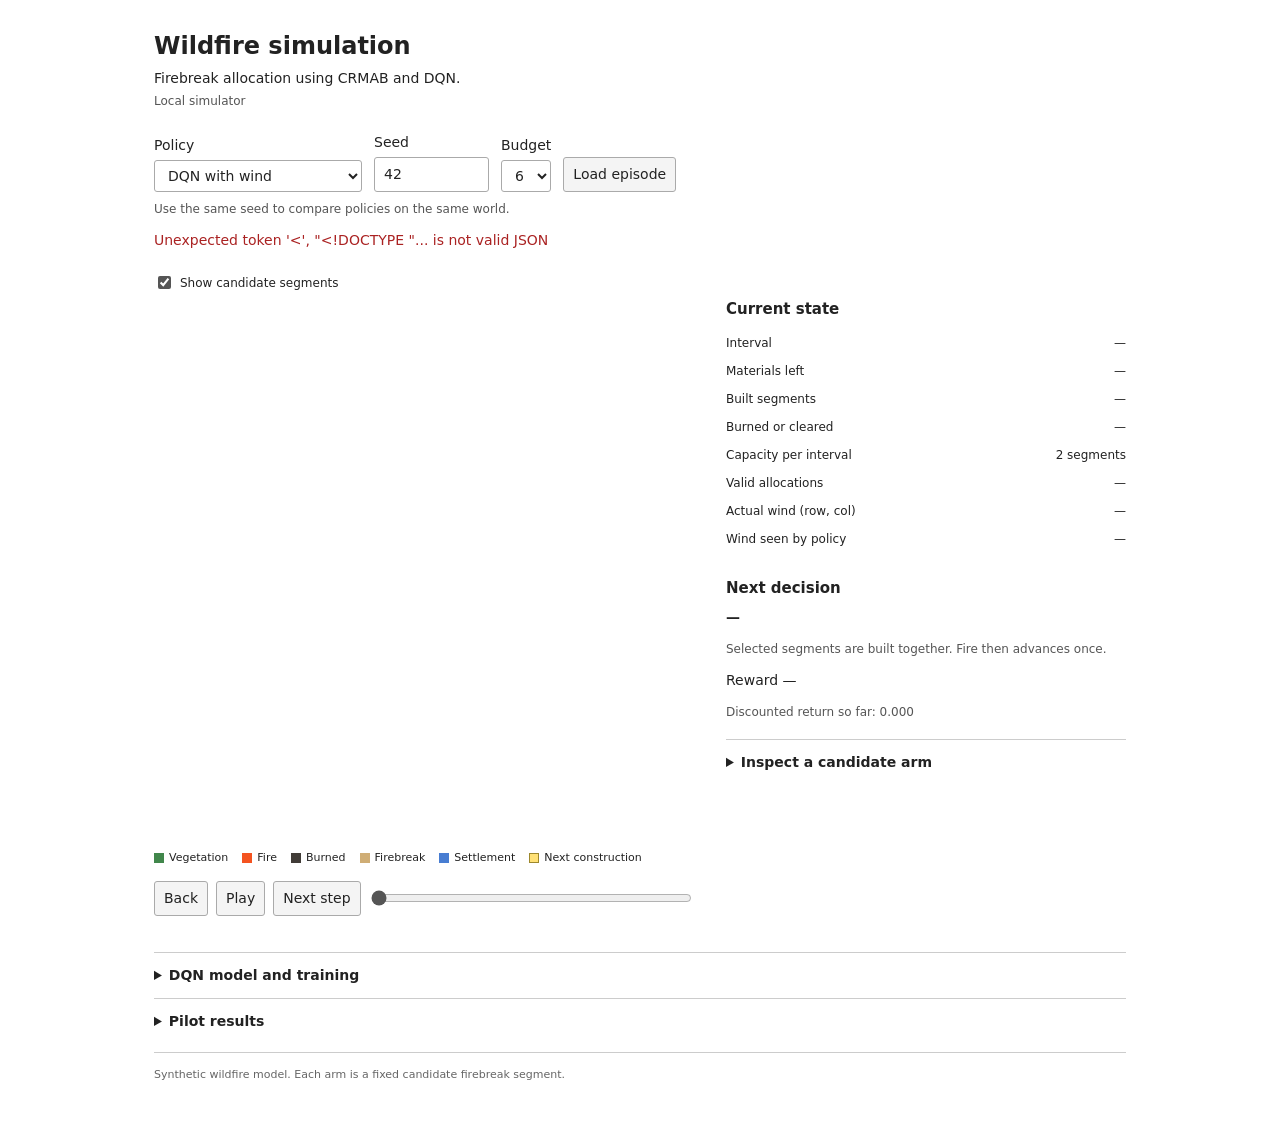
==== demo/static/index.html @ 1496894a "initial commit" ====
<!doctype html>
<html lang="en">
<head>
  <meta charset="UTF-8">
  <meta name="viewport" content="width=device-width, initial-scale=1">
  <title>Wildfire simulation</title>
  <link rel="stylesheet" href="styles.css">
</head>
<body>
<main>
  <header>
    <h1>Wildfire simulation</h1>
    <p>Firebreak allocation using CRMAB and DQN.</p>
    <p id="mode" class="small">Local simulator</p>
  </header>

  <div class="controls">
    <label>Policy
      <select id="policy">
        <option value="dqn">DQN with wind</option>
        <option value="dqn_no_wind">DQN without wind input</option>
        <option value="wind_heuristic">Wind heuristic</option>
        <option value="greedy">Near-fire heuristic</option>
        <option value="random">Random placement</option>
        <option value="no_intervention">No construction</option>
      </select>
    </label>
    <label>Seed <input id="seed" type="number" min="0" max="2147483647" value="42"></label>
    <label>Budget
      <select id="budget"><option>0</option><option>2</option><option>4</option><option selected>6</option></select>
    </label>
    <button id="reset">Load episode</button>
  </div>
  <p id="scenario-note" class="small">Use the same seed to compare policies on the same world.</p>
  <p id="error" role="alert" hidden></p>

  <div class="simulation">
    <div class="board">
      <label class="check"><input id="candidates" type="checkbox" checked> Show candidate segments</label>
      <canvas id="grid" width="600" height="600" aria-label="Wildfire grid and candidate firebreak segments"></canvas>
      <div class="legend">
        <span><i class="fuel"></i>Vegetation</span><span><i class="fire"></i>Fire</span>
        <span><i class="burned"></i>Burned</span><span><i class="break"></i>Firebreak</span>
        <span><i class="asset"></i>Settlement</span><span><i class="next"></i>Next construction</span>
      </div>
      <div class="playback">
        <button id="back">Back</button><button id="play">Play</button><button id="step">Next step</button>
        <input id="timeline" type="range" min="0" max="1" value="0" aria-label="Physical interval">
      </div>
      <p id="ending" class="small"></p>
    </div>

    <aside>
      <h2>Current state</h2>
      <div class="fact"><span>Interval</span><b id="tick">—</b></div>
      <div class="fact"><span>Materials left</span><b id="materials">—</b></div>
      <div class="fact"><span>Built segments</span><b id="built">—</b></div>
      <div class="fact"><span>Burned or cleared</span><b id="affected">—</b></div>
      <div class="fact"><span>Capacity per interval</span><b>2 segments</b></div>
      <div class="fact"><span>Valid allocations</span><b id="feasible">—</b></div>
      <div class="fact"><span>Actual wind (row, col)</span><b id="actual-wind">—</b></div>
      <div class="fact"><span>Wind seen by policy</span><b id="observed-wind">—</b></div>

      <h2 class="spaced">Next decision</h2>
      <p id="allocation">—</p>
      <p id="action-detail" class="small"></p>
      <p class="small">Selected segments are built together. Fire then advances once.</p>
      <p id="reward">Reward —</p>
      <p id="transition-text" class="small"></p>
      <p class="small">Discounted return so far: <span id="return">0.000</span></p>

      <details id="arm-details">
        <summary>Inspect a candidate arm</summary>
        <label>Candidate <select id="arm" aria-label="Arm to inspect"></select></label>
        <div id="arm-state"></div>
      </details>
    </aside>
  </div>

  <details id="model">
    <summary>DQN model and training</summary>
    <p>The network receives six grid layers, ten features for each of the 18 arms,
       and four context values: wind, remaining budget and time.</p>
    <p>The map passes through two convolution layers. Arm features pass through a
       dense layer. These are combined to produce 163 Q-values—one per complete
       allocation. Invalid allocations are masked before choosing the highest value.</p>
    <p id="parameters" class="small"></p>
    <h2>Current allocation values</h2>
    <p id="q-note" class="small"></p>
    <table>
      <thead><tr><th>Selected arms</th><th>Q-value</th></tr></thead>
      <tbody id="q-values"></tbody>
    </table>
    <p id="checkpoint" class="small mono"></p>
    <details><summary>PyTorch architecture</summary><pre id="architecture"></pre></details>
    <h2 class="spaced">How it learned</h2>
    <ol>
      <li>Try feasible allocations in training episodes, using epsilon-greedy exploration.</li>
      <li>Store the observation, action, reward and next observation in replay memory.</li>
      <li>Sample past experiences and update the network towards a masked Bellman target.</li>
      <li>Periodically copy online weights to the target network; evaluate on separate validation worlds.</li>
    </ol>
    <p><code>target = reward + gamma × best feasible next Q</code></p>
    <p>At the episode boundary, the target is just the reward. New burning, clearing,
       and settlement damage are penalized. Materials and capacity are hard constraints.</p>
    <p>This demo uses saved weights. Playback does not train the network.</p>
    <p class="small">Firebreaks affect neighbouring arms, so this is a spatially coupled
       CRMAB extension. It does not assume independent arms or inherit indexability guarantees.</p>
  </details>

  <details id="results">
    <summary>Pilot results</summary>
    <p id="result-status"></p>
    <div class="table-scroll">
      <table id="comparison">
        <thead><tr><th>Policy</th><th>Return [95% interval]</th><th>Burned or cleared</th><th>Asset survival</th></tr></thead>
        <tbody></tbody>
      </table>
    </div>
    <p>Both DQNs face the same wind-driven simulator. The unaware model receives
       zero in the explicit wind inputs. The pilot's heuristics outperformed DQN;
       the advantage of providing wind observations was not clearly established.</p>
    <h2>Validation during training</h2>
    <p class="small">Green: DQN with wind. Orange: DQN without wind input.
       One line per training seed. Higher return is better.</p>
    <canvas id="learning" width="1000" height="320" aria-label="Measured validation return during training"></canvas>
    <p class="small">Intervals resample training seeds and worlds, keeping repeated budgets together.</p>
  </details>
  <footer>Synthetic wildfire model. Each arm is a fixed candidate firebreak segment.</footer>
</main>
<script src="app.js"></script>
</body>
</html>
---- demo/static/styles.css ----
/* Plain research interface: native controls, one grid, optional details. */
* { box-sizing: border-box; }
body { margin: 0; background: #fff; color: #222; font: 14px/1.5 system-ui, sans-serif; }
main { max-width: 1020px; margin: 28px auto; padding: 0 24px; }
h1 { font-size: 24px; font-weight: 600; margin: 0 0 4px; }
h2 { font-size: 15px; font-weight: 600; margin: 0 0 8px; }
p { margin: 8px 0 12px; }
header { margin-bottom: 22px; }
header p { margin: 3px 0; }
.small { font-size: 12px; color: #555; }
.mono, code { font-family: ui-monospace, monospace; overflow-wrap: anywhere; }
.controls { display: flex; flex-wrap: wrap; align-items: end; gap: 12px; }
.controls label { display: flex; flex-direction: column; gap: 4px; }
button, input, select { font: inherit; }
button, select, input[type=number] { border: 1px solid #aaa; border-radius: 3px; padding: 6px 9px; background: #fff; color: #222; }
button { cursor: pointer; background: #f4f4f4; }
button:hover { background: #e9e9e9; }
button:disabled { color: #999; cursor: default; }
input[type=number] { width: 115px; }
input:disabled, select:disabled { background: #f4f4f4; color: #777; }
input[type=range] { accent-color: #555; }
input[type=checkbox] { accent-color: #555; }
.simulation { display: grid; grid-template-columns: minmax(0, 540px) minmax(245px, 1fr); gap: 32px; margin: 22px 0 24px; }
.board { min-width: 0; }
.check { display: flex; align-items: center; gap: 6px; font-size: 12px; margin-bottom: 8px; }
#grid { display: block; width: 100%; height: auto; aspect-ratio: 1; }
.legend { display: flex; flex-wrap: wrap; gap: 6px 14px; font-size: 11px; margin: 10px 0 14px; }
.legend span { display: flex; align-items: center; gap: 5px; }
.legend i { width: 10px; height: 10px; display: inline-block; }
.fuel { background: #41874b; }
.fire { background: #f45320; }
.burned { background: #413c37; }
.break { background: #cfad75; }
.asset { background: #487dd2; }
.next { background: #ffe176; border: 1px solid #9d882d; }
.playback { display: flex; align-items: center; gap: 8px; }
.playback input { min-width: 40px; flex: 1; }
aside { padding-top: 25px; }
.fact { display: flex; justify-content: space-between; gap: 14px; padding: 5px 0; font-size: 12px; }
.fact b { font-weight: 500; font-variant-numeric: tabular-nums; }
.spaced { margin-top: 24px; }
#allocation { font-weight: 600; margin-bottom: 4px; }
#action-detail { margin-top: 0; }
details { padding: 12px 0; border-top: 1px solid #ccc; }
summary { cursor: pointer; font-weight: 600; }
details[open] > summary { margin-bottom: 14px; }
#arm-details { margin-top: 18px; }
#arm-details label { display: block; margin: 10px 0; }
table { border-collapse: collapse; width: 100%; font-size: 12px; text-align: left; }
th, td { padding: 8px 6px; border-bottom: 1px solid #ddd; font-variant-numeric: tabular-nums; }
th { font-weight: 600; }
.table-scroll { overflow-x: auto; }
pre { background: #f6f6f6; padding: 14px; font-size: 12px; overflow-x: auto; }
li { margin-bottom: 5px; }
#learning { width: 100%; height: auto; }
#error { color: #a22; }
footer { color: #666; font-size: 11px; padding: 14px 0; border-top: 1px solid #ccc; margin-top: 8px; }
:focus-visible { outline: 2px solid #245e9b; outline-offset: 2px; }
@media (max-width: 720px) {
  main { margin: 20px auto; padding: 0 16px; }
  .simulation { grid-template-columns: 1fr; gap: 12px; }
  aside { padding-top: 0; }
  .playback { flex-wrap: wrap; }
  .playback input { flex-basis: 100%; }
}
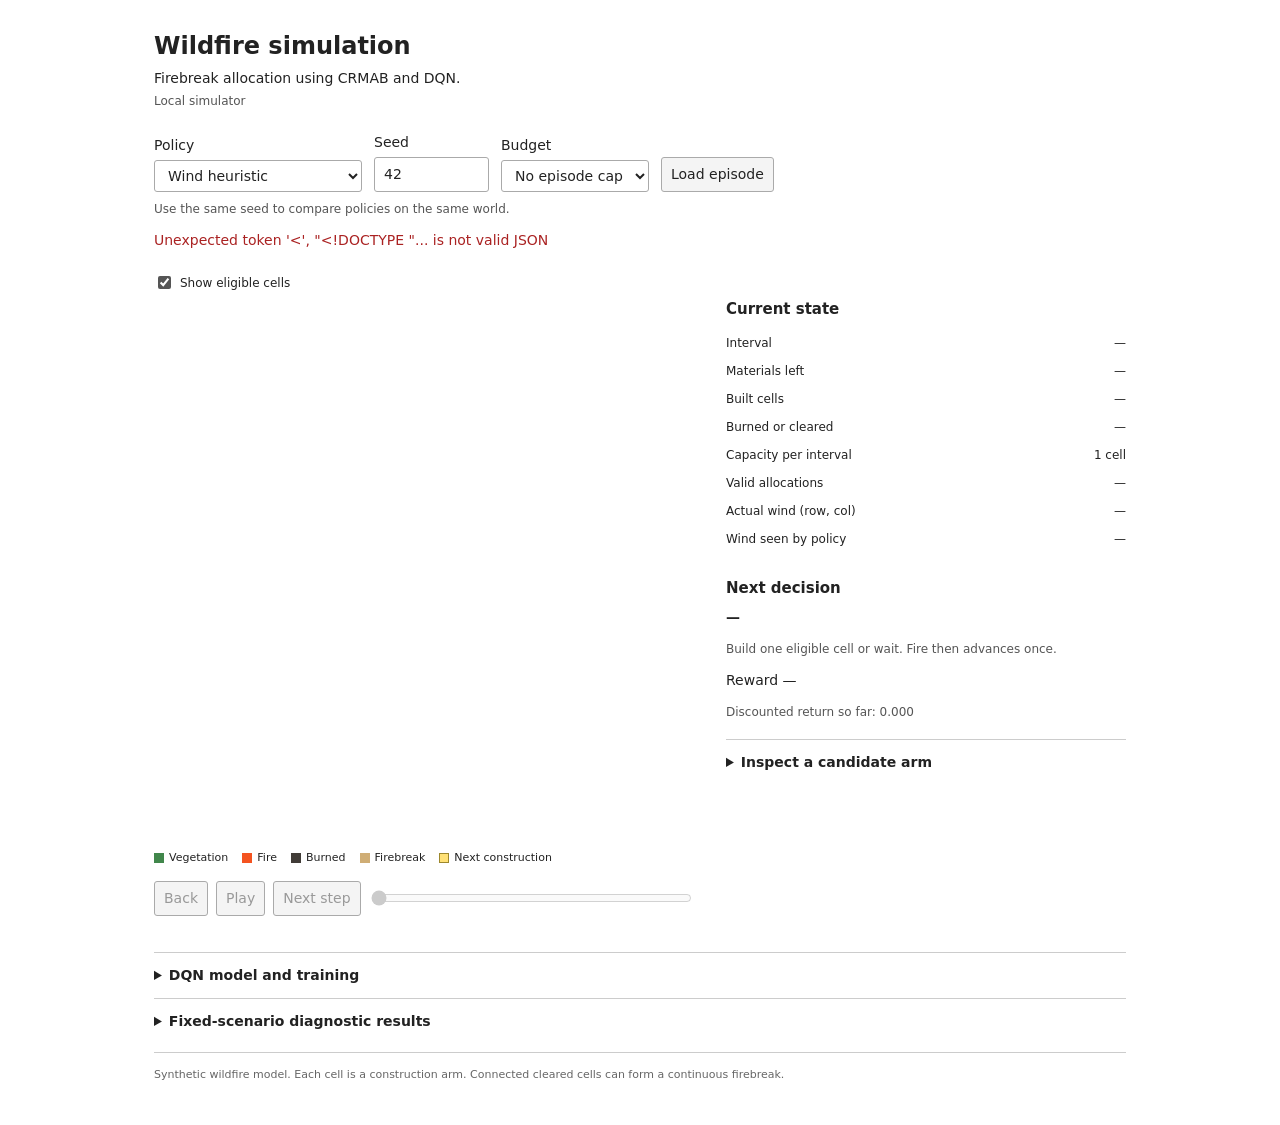
==== commit e18ea436: "fix:firebreak contin" ====
--- a/demo/static/index.html
+++ b/demo/static/index.html
@@ -19,7 +19,7 @@
       <select id="policy">
         <option value="dqn">DQN with wind</option>
         <option value="dqn_no_wind">DQN without wind input</option>
-        <option value="wind_heuristic">Wind heuristic</option>
+        <option value="wind_heuristic" selected>Wind heuristic</option>
         <option value="greedy">Near-fire heuristic</option>
         <option value="random">Random placement</option>
         <option value="no_intervention">No construction</option>
@@ -27,7 +27,7 @@
     </label>
     <label>Seed <input id="seed" type="number" min="0" max="2147483647" value="42"></label>
     <label>Budget
-      <select id="budget"><option>0</option><option>2</option><option>4</option><option selected>6</option></select>
+      <select id="budget"><option value="none" selected>No episode cap</option><option>0</option><option>2</option><option>4</option><option>6</option></select>
     </label>
     <button id="reset">Load episode</button>
   </div>
@@ -36,12 +36,12 @@
 
   <div class="simulation">
     <div class="board">
-      <label class="check"><input id="candidates" type="checkbox" checked> Show candidate segments</label>
-      <canvas id="grid" width="600" height="600" aria-label="Wildfire grid and candidate firebreak segments"></canvas>
+      <label class="check"><input id="candidates" type="checkbox" checked> Show eligible cells</label>
+      <canvas id="grid" width="600" height="600" aria-label="Wildfire grid and candidate firebreak cells"></canvas>
       <div class="legend">
         <span><i class="fuel"></i>Vegetation</span><span><i class="fire"></i>Fire</span>
         <span><i class="burned"></i>Burned</span><span><i class="break"></i>Firebreak</span>
-        <span><i class="asset"></i>Settlement</span><span><i class="next"></i>Next construction</span>
+        <span><i class="next"></i>Next construction</span>
       </div>
       <div class="playback">
         <button id="back">Back</button><button id="play">Play</button><button id="step">Next step</button>
@@ -54,9 +54,9 @@
       <h2>Current state</h2>
       <div class="fact"><span>Interval</span><b id="tick">—</b></div>
       <div class="fact"><span>Materials left</span><b id="materials">—</b></div>
-      <div class="fact"><span>Built segments</span><b id="built">—</b></div>
+      <div class="fact"><span>Built cells</span><b id="built">—</b></div>
       <div class="fact"><span>Burned or cleared</span><b id="affected">—</b></div>
-      <div class="fact"><span>Capacity per interval</span><b>2 segments</b></div>
+      <div class="fact"><span>Capacity per interval</span><b id="capacity">1 cell</b></div>
       <div class="fact"><span>Valid allocations</span><b id="feasible">—</b></div>
       <div class="fact"><span>Actual wind (row, col)</span><b id="actual-wind">—</b></div>
       <div class="fact"><span>Wind seen by policy</span><b id="observed-wind">—</b></div>
@@ -64,7 +64,7 @@
       <h2 class="spaced">Next decision</h2>
       <p id="allocation">—</p>
       <p id="action-detail" class="small"></p>
-      <p class="small">Selected segments are built together. Fire then advances once.</p>
+      <p class="small">Build one eligible cell or wait. Fire then advances once.</p>
       <p id="reward">Reward —</p>
       <p id="transition-text" class="small"></p>
       <p class="small">Discounted return so far: <span id="return">0.000</span></p>
@@ -79,11 +79,11 @@
 
   <details id="model">
     <summary>DQN model and training</summary>
-    <p>The network receives six grid layers, ten features for each of the 18 arms,
+    <p>The network receives six grid layers, ten features for each candidate cell,
        and four context values: wind, remaining budget and time.</p>
     <p>The map passes through two convolution layers. Arm features pass through a
-       dense layer. These are combined to produce 163 Q-values—one per complete
-       allocation. Invalid allocations are masked before choosing the highest value.</p>
+       dense layer. These are combined to produce one Q-value per cell plus wait. Invalid allocations are masked before choosing the highest value.</p>
+    <p id="dimensions" class="small"></p>
     <p id="parameters" class="small"></p>
     <h2>Current allocation values</h2>
     <p id="q-note" class="small"></p>
@@ -101,32 +101,32 @@
       <li>Periodically copy online weights to the target network; evaluate on separate validation worlds.</li>
     </ol>
     <p><code>target = reward + gamma × best feasible next Q</code></p>
-    <p>At the episode boundary, the target is just the reward. New burning, clearing,
-       and settlement damage are penalized. Materials and capacity are hard constraints.</p>
+    <p>At the episode boundary, the target is just the reward. New burning and clearing
+       are penalized. The construction limit is one cell per fire interval.</p>
     <p>This demo uses saved weights. Playback does not train the network.</p>
     <p class="small">Firebreaks affect neighbouring arms, so this is a spatially coupled
        CRMAB extension. It does not assume independent arms or inherit indexability guarantees.</p>
   </details>
 
   <details id="results">
-    <summary>Pilot results</summary>
+    <summary>Fixed-scenario diagnostic results</summary>
     <p id="result-status"></p>
     <div class="table-scroll">
       <table id="comparison">
-        <thead><tr><th>Policy</th><th>Return [95% interval]</th><th>Burned or cleared</th><th>Asset survival</th></tr></thead>
+        <thead><tr><th>Policy</th><th>Return [95% interval]</th><th>Burned or cleared</th><th>Cells constructed</th></tr></thead>
         <tbody></tbody>
       </table>
     </div>
     <p>Both DQNs face the same wind-driven simulator. The unaware model receives
-       zero in the explicit wind inputs. The pilot's heuristics outperformed DQN;
-       the advantage of providing wind observations was not clearly established.</p>
+       zero in the explicit wind inputs. This first diagnostic holds wind fixed; it does
+       not establish the benefit of wind observations across changing conditions.</p>
     <h2>Validation during training</h2>
     <p class="small">Green: DQN with wind. Orange: DQN without wind input.
        One line per training seed. Higher return is better.</p>
     <canvas id="learning" width="1000" height="320" aria-label="Measured validation return during training"></canvas>
-    <p class="small">Intervals resample training seeds and worlds, keeping repeated budgets together.</p>
+    <p class="small">Intervals resample training seeds and scenario draws. Results concern this fixed scenario only.</p>
   </details>
-  <footer>Synthetic wildfire model. Each arm is a fixed candidate firebreak segment.</footer>
+  <footer>Synthetic wildfire model. Each cell is a construction arm. Connected cleared cells can form a continuous firebreak.</footer>
 </main>
 <script src="app.js"></script>
 </body>
